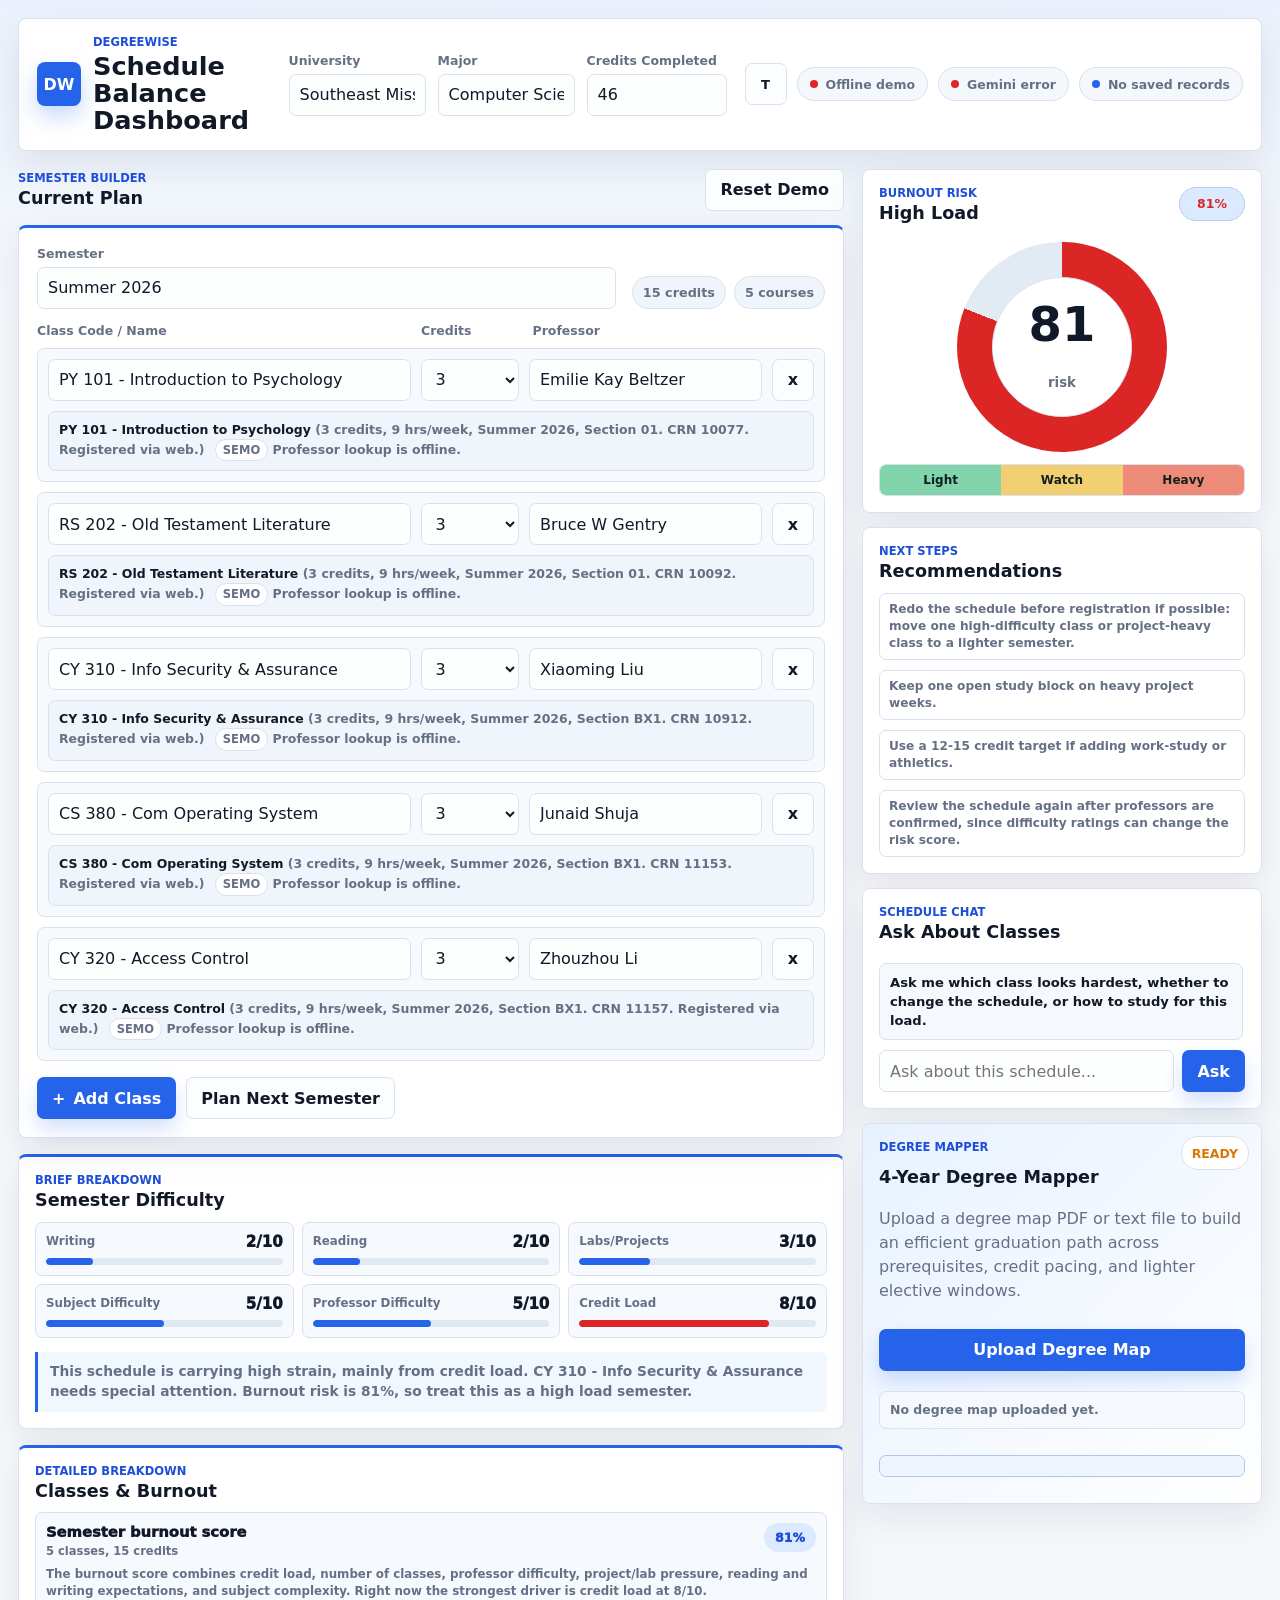
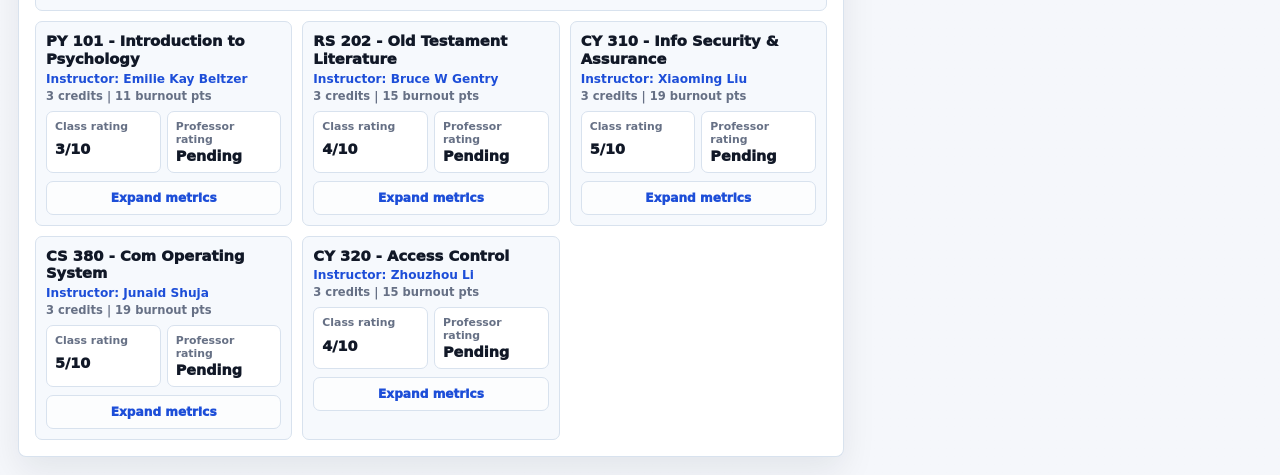
==== index.html @ bee57605 "Main foundational app build complete" ====
<!doctype html>
<html lang="en">
  <head>
    <meta charset="utf-8">
    <meta name="viewport" content="width=device-width, initial-scale=1">
    <meta name="description" content="DegreeWise dashboard for planning balanced academic schedules.">
    <title>DegreeWise</title>
    <link rel="stylesheet" href="styles.css">
  </head>
  <body>
    <div class="app-shell">
      <header class="topbar" aria-label="Student setup">
        <div class="brand-block">
          <div class="brand-mark" aria-hidden="true">DW</div>
          <div>
            <p class="eyebrow">DegreeWise</p>
            <h1>Schedule Balance Dashboard</h1>
          </div>
        </div>

        <form class="profile-grid" aria-label="User profile setup">
          <label class="field">
            <span>University</span>
            <input id="university" type="text" value="Southeast Missouri State University" autocomplete="organization">
          </label>
          <label class="field">
            <span>Major</span>
            <input id="major" type="text" value="Computer Science" autocomplete="off">
          </label>
          <label class="field small-field">
            <span>Credits Completed</span>
            <input id="creditsCompleted" type="number" min="0" max="180" value="46">
          </label>
        </form>

        <div class="top-actions">
          <button class="icon-button theme-button" id="themeToggle" type="button" aria-label="Toggle color theme" title="Toggle color theme">
            <span aria-hidden="true">T</span>
          </button>
          <div class="api-badge" id="apiStatus" title="Backend API status">
            <span class="status-dot pending" aria-hidden="true"></span>
            <span class="api-status-label">Checking API</span>
          </div>
          <div class="ai-badge" id="aiStatus" title="AI source used for burnout, recommendations, and chat">
            <span class="status-dot pending" aria-hidden="true"></span>
            <span class="ai-status-label">AI checking</span>
          </div>
          <div class="privacy-badge" title="The backend does not save schedules or create user accounts">
            <span class="status-dot" aria-hidden="true"></span>
            No saved records
          </div>
        </div>
      </header>

      <main class="dashboard-grid">
        <section class="workspace" aria-label="Semester builder">
          <div class="section-heading">
            <div>
              <p class="eyebrow">Semester Builder</p>
              <h2>Current Plan</h2>
            </div>
            <button class="secondary-button" id="resetDemo" type="button">Reset Demo</button>
          </div>

          <div class="semesters" id="semesters" aria-live="polite"></div>

          <section class="breakdown-card workspace-breakdown">
            <div class="section-heading compact">
              <div>
                <p class="eyebrow">Brief Breakdown</p>
                <h2>Semester Difficulty</h2>
              </div>
            </div>
            <div class="brief-score-grid" id="briefScoreGrid"></div>
            <p class="schedule-comment" id="scheduleComment"></p>
          </section>

          <section class="detail-card workspace-breakdown">
            <div class="section-heading compact">
              <div>
                <p class="eyebrow">Detailed Breakdown</p>
                <h2>Classes & Burnout</h2>
              </div>
            </div>
            <div class="detail-list" id="detailBreakdown"></div>
          </section>
        </section>

        <aside class="analytics-panel" aria-label="Analytics and results">
          <section class="risk-card">
            <div class="section-heading compact">
              <div>
                <p class="eyebrow">Burnout Risk</p>
                <h2 id="riskLabel">Balanced</h2>
              </div>
              <output id="riskScore" class="score-pill" aria-live="polite">42%</output>
            </div>
            <div class="gauge-wrap" aria-hidden="true">
              <div class="gauge" id="riskGauge">
                <div class="gauge-core">
                  <span id="riskGaugeText">42</span>
                  <small>risk</small>
                </div>
              </div>
            </div>
            <div class="risk-scale" aria-hidden="true">
              <span>Light</span>
              <span>Watch</span>
              <span>Heavy</span>
            </div>
          </section>

          <section class="alternatives-card">
            <div class="section-heading compact">
              <div>
                <p class="eyebrow">Next Steps</p>
                <h2>Recommendations</h2>
              </div>
            </div>
            <ul class="suggestion-list" id="suggestionList"></ul>
          </section>

          <section class="chat-card">
            <div class="section-heading compact">
              <div>
                <p class="eyebrow">Schedule Chat</p>
                <h2>Ask About Classes</h2>
              </div>
            </div>
            <div class="chat-messages" id="chatMessages" aria-live="polite">
              <div class="chat-message assistant">Ask me which class looks hardest, whether to change the schedule, or how to study for this load.</div>
            </div>
            <form class="chat-form" id="chatForm">
              <input id="chatInput" type="text" placeholder="Ask about this schedule..." autocomplete="off" aria-label="Ask about your schedule">
              <button class="primary-button" type="submit">Ask</button>
            </form>
          </section>

          <section class="premium-card degree-map-card" aria-label="4-year degree mapper">
            <div class="lock-badge" aria-hidden="true">READY</div>
            <p class="eyebrow">Degree Mapper</p>
            <h2>4-Year Degree Mapper</h2>
            <p>Upload a degree map PDF or text file to build an efficient graduation path across prerequisites, credit pacing, and lighter elective windows.</p>
            <input class="sr-only" id="degreeMapUpload" type="file" accept=".pdf,.txt,.text,.doc,.docx,application/pdf,text/plain">
            <button class="primary-button full-width" id="degreeMapButton" type="button">Upload Degree Map</button>
            <p class="degree-map-status" id="degreeMapStatus" aria-live="polite">No degree map uploaded yet.</p>
            <div class="degree-plan-summary" id="degreePlanSummary" hidden></div>
            <div class="degree-plan-grid" id="degreePlanGrid"></div>
          </section>
        </aside>
      </main>
    </div>

    <template id="semesterTemplate">
      <article class="semester-block">
        <div class="semester-head">
          <label class="semester-title-field">
            <span>Semester</span>
            <input class="semester-title-input" type="text">
          </label>
          <div class="semester-summary">
            <span class="credit-total">0 credits</span>
            <span class="course-total">0 courses</span>
          </div>
        </div>

        <div class="class-table" role="group" aria-label="Class entries">
          <div class="class-row header-row" aria-hidden="true">
            <span>Class Code / Name</span>
            <span>Credits</span>
            <span>Professor</span>
            <span></span>
          </div>
          <div class="class-list"></div>
        </div>

        <div class="semester-actions">
          <button class="primary-button add-class" type="button">
            <span aria-hidden="true">+</span>
            Add Class
          </button>
          <button class="secondary-button add-next" type="button">Plan Next Semester</button>
        </div>
      </article>
    </template>

    <template id="classRowTemplate">
      <div class="class-row">
        <label class="sr-only">Class code or name</label>
        <input class="class-name" type="text" placeholder="CS 265" aria-label="Class code or name" list="courseSuggestions" autocomplete="off">

        <label class="sr-only">Credit hours</label>
        <select class="class-credits" aria-label="Credit hours">
          <option value="1">1</option>
          <option value="2">2</option>
          <option value="3">3</option>
          <option value="4">4</option>
        </select>

        <label class="sr-only">Professor</label>
        <input class="class-professor" type="text" placeholder="Ziping Liu" aria-label="Professor" list="professorSuggestions" autocomplete="off">

        <button class="icon-button remove-class" type="button" aria-label="Remove class" title="Remove class">
          <span aria-hidden="true">x</span>
        </button>

        <div class="lookup-detail" aria-live="polite"></div>
      </div>
    </template>

    <datalist id="courseSuggestions"></datalist>
    <datalist id="professorSuggestions"></datalist>

    <script src="app.js"></script>
  </body>
</html>
---- styles.css ----
:root {
  color-scheme: light;
  --bg: #f5f7fb;
  --surface: #ffffff;
  --surface-muted: #f0f5fb;
  --text: #111827;
  --muted: #667085;
  --line: #d8e2ee;
  --accent: #2563eb;
  --accent-strong: #1d4ed8;
  --accent-soft: #dbeafe;
  --warning: #d97706;
  --danger: #dc2626;
  --ink-on-accent: #ffffff;
  --shadow: 0 14px 34px rgba(15, 23, 42, 0.08);
  --radius: 8px;
  --font: Inter, ui-sans-serif, system-ui, -apple-system, BlinkMacSystemFont, "Segoe UI", sans-serif;
}

:root[data-theme="dark"] {
  color-scheme: dark;
  --bg: #111318;
  --surface: #181b22;
  --surface-muted: #202632;
  --text: #f4f7fb;
  --muted: #aab4c2;
  --line: #303948;
  --accent: #60a5fa;
  --accent-strong: #93c5fd;
  --accent-soft: #172b46;
  --warning: #fbbf24;
  --danger: #f87171;
  --ink-on-accent: #07111f;
  --shadow: 0 18px 40px rgba(0, 0, 0, 0.32);
}

* {
  box-sizing: border-box;
}

body {
  min-width: 320px;
  margin: 0;
  background: linear-gradient(180deg, color-mix(in srgb, var(--accent-soft) 42%, var(--bg)), var(--bg) 340px);
  color: var(--text);
  font-family: var(--font);
}

button,
input,
select {
  font: inherit;
}

button {
  cursor: pointer;
}

.app-shell {
  width: min(1440px, 100%);
  min-height: 100vh;
  margin: 0 auto;
  padding: 18px;
}

.topbar,
.semester-block,
.risk-card,
.breakdown-card,
.detail-card,
.metrics-card,
.alternatives-card,
.chat-card,
.premium-card {
  border: 1px solid var(--line);
  border-radius: var(--radius);
  background: var(--surface);
  box-shadow: var(--shadow);
}

.topbar {
  display: grid;
  grid-template-columns: minmax(230px, 0.8fr) minmax(360px, 1.5fr) auto;
  gap: 18px;
  align-items: center;
  padding: 16px 18px;
}

.brand-block {
  display: flex;
  min-width: 0;
  gap: 12px;
  align-items: center;
}

.brand-mark {
  display: grid;
  width: 44px;
  height: 44px;
  flex: 0 0 auto;
  place-items: center;
  border-radius: 8px;
  background: var(--accent);
  color: var(--ink-on-accent);
  box-shadow: 0 10px 22px color-mix(in srgb, var(--accent) 26%, transparent);
  font-weight: 800;
}

.eyebrow {
  margin: 0 0 4px;
  color: var(--accent-strong);
  font-size: 0.72rem;
  font-weight: 800;
  letter-spacing: 0;
  text-transform: uppercase;
}

h1,
h2 {
  margin: 0;
  letter-spacing: 0;
  line-height: 1.05;
}

h1 {
  font-size: clamp(1.25rem, 2vw, 1.8rem);
}

h2 {
  font-size: 1.1rem;
}

.profile-grid {
  display: grid;
  grid-template-columns: 1fr 1fr minmax(140px, 0.5fr);
  gap: 12px;
}

.field,
.semester-title-field {
  display: grid;
  gap: 6px;
  min-width: 0;
}

.field span,
.semester-title-field span {
  color: var(--muted);
  font-size: 0.78rem;
  font-weight: 700;
}

input,
select {
  width: 100%;
  min-height: 42px;
  border: 1px solid var(--line);
  border-radius: 7px;
  background: color-mix(in srgb, var(--surface) 86%, var(--surface-muted));
  color: var(--text);
  outline: none;
  padding: 9px 10px;
  transition: border-color 160ms ease, box-shadow 160ms ease, background 160ms ease;
}

input:hover,
select:hover {
  border-color: color-mix(in srgb, var(--accent) 34%, var(--line));
}

input:focus,
select:focus,
button:focus-visible {
  border-color: var(--accent);
  box-shadow: 0 0 0 3px color-mix(in srgb, var(--accent) 22%, transparent);
}

.top-actions {
  display: flex;
  flex-wrap: wrap;
  justify-content: flex-end;
  gap: 10px;
  align-items: center;
}

.privacy-badge,
.api-badge,
.ai-badge,
.score-pill,
.lock-badge {
  display: inline-flex;
  align-items: center;
  justify-content: center;
  min-height: 34px;
  border-radius: 999px;
  font-size: 0.78rem;
  font-weight: 800;
  white-space: nowrap;
}

.privacy-badge {
  gap: 8px;
  border: 1px solid var(--line);
  background: color-mix(in srgb, var(--surface-muted) 74%, var(--surface));
  padding: 0 12px;
  color: var(--muted);
}

.api-badge,
.ai-badge {
  gap: 8px;
  border: 1px solid var(--line);
  background: color-mix(in srgb, var(--surface-muted) 74%, var(--surface));
  color: var(--muted);
  padding: 0 12px;
}

.status-dot {
  width: 8px;
  height: 8px;
  border-radius: 999px;
  background: var(--accent);
}

.status-dot.pending {
  background: var(--warning);
}

.status-dot.offline {
  background: var(--danger);
}

.status-dot.local {
  background: var(--muted);
}

.dashboard-grid {
  display: grid;
  grid-template-columns: minmax(0, 1fr) minmax(320px, 400px);
  gap: 18px;
  align-items: start;
  margin-top: 18px;
}

.workspace {
  min-width: 0;
}

.workspace-breakdown {
  margin-top: 16px;
}

.section-heading {
  display: flex;
  gap: 12px;
  align-items: center;
  justify-content: space-between;
  margin-bottom: 14px;
}

.section-heading.compact {
  margin-bottom: 12px;
}

.semesters {
  display: grid;
  gap: 16px;
}

.semester-block {
  padding: 18px;
}

.semester-block,
.breakdown-card,
.detail-card {
  border-top: 3px solid var(--accent);
}

.semester-head {
  display: grid;
  grid-template-columns: minmax(220px, 1fr) auto;
  gap: 16px;
  align-items: end;
  margin-bottom: 14px;
}

.semester-summary {
  display: flex;
  gap: 8px;
  flex-wrap: wrap;
  justify-content: flex-end;
}

.semester-summary span {
  border: 1px solid var(--line);
  border-radius: 999px;
  background: var(--surface-muted);
  padding: 8px 10px;
  color: var(--muted);
  font-size: 0.8rem;
  font-weight: 800;
}

.class-table {
  display: grid;
  gap: 10px;
}

.class-list {
  display: grid;
  gap: 10px;
}

.class-row {
  display: grid;
  grid-template-columns: minmax(180px, 1.4fr) minmax(82px, 0.38fr) minmax(160px, 0.9fr) 42px;
  gap: 10px;
  align-items: center;
}

.class-list .class-row {
  border: 1px solid var(--line);
  border-radius: 7px;
  background: color-mix(in srgb, var(--surface-muted) 54%, var(--surface));
  padding: 10px;
  transition: border-color 160ms ease, box-shadow 160ms ease, background 160ms ease;
}

.class-list .class-row:focus-within {
  border-color: color-mix(in srgb, var(--accent) 48%, var(--line));
  box-shadow: 0 0 0 3px color-mix(in srgb, var(--accent) 12%, transparent);
  background: var(--surface);
}

.header-row {
  color: var(--muted);
  font-size: 0.78rem;
  font-weight: 800;
}

.semester-actions {
  display: flex;
  gap: 10px;
  flex-wrap: wrap;
  margin-top: 16px;
}

.primary-button,
.secondary-button,
.icon-button {
  border: 1px solid transparent;
  border-radius: 7px;
  min-height: 42px;
  font-weight: 800;
  transition: transform 160ms ease, border-color 160ms ease, background 160ms ease;
}

.primary-button {
  display: inline-flex;
  gap: 8px;
  align-items: center;
  justify-content: center;
  background: var(--accent);
  color: var(--ink-on-accent);
  padding: 0 14px;
  box-shadow: 0 10px 20px color-mix(in srgb, var(--accent) 20%, transparent);
}

.secondary-button {
  background: color-mix(in srgb, var(--surface) 82%, var(--surface-muted));
  border-color: var(--line);
  color: var(--text);
  padding: 0 14px;
}

.icon-button {
  display: grid;
  width: 42px;
  flex: 0 0 auto;
  place-items: center;
  background: color-mix(in srgb, var(--surface) 82%, var(--surface-muted));
  border-color: var(--line);
  color: var(--text);
  padding: 0;
}

.theme-button {
  font-size: 0.82rem;
}

.primary-button:hover,
.secondary-button:hover,
.icon-button:hover {
  transform: translateY(-1px);
  border-color: var(--accent);
}

.full-width {
  width: 100%;
}

.analytics-panel {
  position: sticky;
  top: 18px;
  display: grid;
  gap: 14px;
}

.risk-card,
.breakdown-card,
.detail-card,
.metrics-card,
.alternatives-card,
.chat-card,
.premium-card {
  padding: 16px;
}

.score-pill {
  min-width: 66px;
  background: var(--accent-soft);
  color: var(--accent-strong);
  padding: 0 10px;
  border: 1px solid color-mix(in srgb, var(--accent) 18%, var(--line));
}

.gauge-wrap {
  display: grid;
  place-items: center;
  padding: 8px 0 12px;
}

.gauge {
  --risk: 42%;
  --risk-color: var(--accent);
  display: grid;
  width: min(210px, 68vw);
  aspect-ratio: 1;
  place-items: center;
  border-radius: 50%;
  background: var(--surface-muted);
  background:
    conic-gradient(var(--risk-color) var(--risk), color-mix(in srgb, var(--line) 62%, transparent) 0),
    linear-gradient(145deg, var(--surface-muted), var(--surface));
}

.gauge-core {
  display: grid;
  width: 67%;
  aspect-ratio: 1;
  place-items: center;
  border: 1px solid var(--line);
  border-radius: 50%;
  background: var(--surface);
  box-shadow: inset 0 1px 0 color-mix(in srgb, var(--surface) 82%, white);
}

.gauge-core span {
  font-size: clamp(2rem, 8vw, 3rem);
  font-weight: 900;
  line-height: 1;
}

.gauge-core small {
  color: var(--muted);
  font-weight: 800;
  margin-top: -22px;
}

.risk-scale {
  display: grid;
  grid-template-columns: repeat(3, 1fr);
  overflow: hidden;
  border: 1px solid var(--line);
  border-radius: 7px;
  color: #10201b;
  font-size: 0.75rem;
  font-weight: 900;
}

.risk-scale span {
  padding: 8px;
  text-align: center;
}

.risk-scale span:nth-child(1) {
  background: #82d4ad;
}

.risk-scale span:nth-child(2) {
  background: #f2cf72;
}

.risk-scale span:nth-child(3) {
  background: #ee8a78;
}

.professor-list,
.detail-list,
.suggestion-list {
  display: grid;
  gap: 10px;
  margin: 0;
  padding: 0;
}

.detail-list {
  grid-template-columns: repeat(3, minmax(0, 1fr));
}

.brief-score-grid {
  display: grid;
  grid-template-columns: repeat(3, minmax(0, 1fr));
  gap: 8px;
}

.brief-score {
  display: grid;
  gap: 7px;
  border: 1px solid var(--line);
  border-radius: 7px;
  background: color-mix(in srgb, var(--surface-muted) 60%, var(--surface));
  padding: 10px;
  min-width: 0;
}

.brief-score-top {
  display: flex;
  align-items: center;
  justify-content: space-between;
  gap: 8px;
}

.brief-score-label {
  color: var(--muted);
  font-size: 0.74rem;
  font-weight: 900;
  line-height: 1.15;
}

.brief-score-value {
  color: var(--text);
  font-size: 0.94rem;
  font-weight: 950;
  white-space: nowrap;
}

.mini-meter {
  overflow: hidden;
  height: 7px;
  border-radius: 999px;
  background: color-mix(in srgb, var(--line) 72%, transparent);
}

.mini-meter span {
  display: block;
  width: calc(var(--score) * 10%);
  height: 100%;
  border-radius: inherit;
  background: var(--meter-color, var(--accent));
}

.schedule-comment {
  border-left: 3px solid var(--accent);
  color: var(--muted);
  font-size: 0.86rem;
  font-weight: 750;
  line-height: 1.45;
  margin: 14px 0 0;
  padding: 10px 10px 10px 12px;
  background: color-mix(in srgb, var(--accent-soft) 38%, transparent);
  border-radius: 0 7px 7px 0;
}

.professor-card {
  display: grid;
  gap: 10px;
  border: 1px solid var(--line);
  border-radius: 7px;
  background: color-mix(in srgb, var(--surface-muted) 60%, var(--surface));
  padding: 12px;
}

.detail-item {
  display: grid;
  gap: 8px;
  border: 1px solid var(--line);
  border-radius: 7px;
  background: color-mix(in srgb, var(--surface-muted) 58%, var(--surface));
  padding: 10px;
  align-content: start;
}

.detail-summary-item {
  grid-column: 1 / -1;
}

.detail-item-head {
  display: flex;
  gap: 10px;
  align-items: flex-start;
  justify-content: space-between;
}

.detail-title {
  min-width: 0;
  font-size: 0.92rem;
  line-height: 1.2;
  overflow-wrap: anywhere;
  font-weight: 950;
}

.detail-instructor {
  color: var(--accent-strong);
  font-size: 0.76rem;
  font-weight: 900;
  margin-top: 4px;
  overflow-wrap: anywhere;
}

.detail-instructor a {
  color: var(--accent-strong);
  text-decoration: none;
}

.detail-instructor a:hover {
  text-decoration: underline;
}

.detail-subtitle {
  color: var(--muted);
  font-size: 0.72rem;
  font-weight: 800;
  margin-top: 3px;
}

.detail-score {
  min-width: 52px;
  border-radius: 999px;
  background: var(--accent-soft);
  color: var(--accent-strong);
  font-size: 0.78rem;
  font-weight: 950;
  padding: 7px 9px;
  text-align: center;
  white-space: nowrap;
}

.detail-compact-stats {
  display: grid;
  grid-template-columns: repeat(2, minmax(0, 1fr));
  gap: 6px;
}

.compact-stat {
  display: grid;
  gap: 2px;
  border: 1px solid var(--line);
  border-radius: 7px;
  background: var(--surface);
  padding: 8px;
}

.compact-stat span {
  color: var(--muted);
  font-size: 0.68rem;
  font-weight: 900;
}

.compact-stat strong {
  color: var(--text);
  font-size: 0.9rem;
  font-weight: 950;
}

.detail-more {
  display: grid;
  gap: 8px;
}

.detail-more summary {
  display: inline-flex;
  align-items: center;
  justify-content: center;
  min-height: 34px;
  border: 1px solid var(--line);
  border-radius: 7px;
  background: color-mix(in srgb, var(--surface) 82%, var(--surface-muted));
  color: var(--accent-strong);
  cursor: pointer;
  font-size: 0.76rem;
  font-weight: 950;
  list-style: none;
  padding: 0 10px;
}

.detail-more summary::-webkit-details-marker {
  display: none;
}

.detail-more[open] summary {
  background: var(--accent-soft);
  border-color: color-mix(in srgb, var(--accent) 24%, var(--line));
}

.factor-grid {
  display: grid;
  grid-template-columns: repeat(2, minmax(0, 1fr));
  gap: 6px;
}

.factor-chip {
  border: 1px solid var(--line);
  border-radius: 7px;
  background: color-mix(in srgb, var(--surface) 84%, var(--surface-muted));
  color: var(--muted);
  font-size: 0.68rem;
  font-weight: 900;
  padding: 6px 7px;
  text-align: center;
}

.detail-note {
  color: var(--muted);
  font-size: 0.74rem;
  font-weight: 750;
  line-height: 1.45;
  margin: 0;
}

.detail-professor-metrics {
  display: grid;
  grid-template-columns: repeat(2, minmax(0, 1fr));
  gap: 6px;
}

.detail-professor-metric {
  display: grid;
  gap: 3px;
  border: 1px solid var(--line);
  border-radius: 7px;
  background: color-mix(in srgb, var(--surface) 84%, var(--surface-muted));
  padding: 7px;
}

.detail-professor-metric span {
  color: var(--muted);
  font-size: 0.7rem;
  font-weight: 900;
}

.detail-professor-metric strong {
  color: var(--text);
  font-size: 0.86rem;
  font-weight: 950;
}

.detail-tags {
  margin-top: -2px;
}

.lookup-detail {
  display: none;
  grid-column: 1 / -1;
  border: 1px solid var(--line);
  border-radius: 7px;
  background: var(--surface-muted);
  color: var(--muted);
  font-size: 0.78rem;
  font-weight: 750;
  line-height: 1.45;
  padding: 9px 10px;
}

.lookup-detail.visible {
  display: block;
}

.lookup-detail strong {
  color: var(--text);
}

.lookup-detail a,
.professor-name a {
  color: var(--accent-strong);
  text-decoration: none;
}

.lookup-detail a:hover,
.professor-name a:hover {
  text-decoration: underline;
}

.source-tag {
  display: inline-flex;
  align-items: center;
  border: 1px solid var(--line);
  border-radius: 999px;
  background: var(--surface);
  color: var(--muted);
  font-size: 0.72rem;
  font-weight: 900;
  margin-left: 6px;
  padding: 2px 7px;
  vertical-align: middle;
}

.professor-topline,
.metric-row {
  display: flex;
  gap: 10px;
  align-items: center;
  justify-content: space-between;
}

.professor-name {
  min-width: 0;
  overflow-wrap: anywhere;
  font-weight: 900;
}

.professor-course {
  color: var(--muted);
  font-size: 0.78rem;
  font-weight: 800;
}

.metric-row {
  color: var(--muted);
  font-size: 0.82rem;
  font-weight: 800;
}

.metric-row strong {
  color: var(--text);
}

.tag-row {
  display: flex;
  gap: 6px;
  flex-wrap: wrap;
}

.tag-row span,
.suggestion-list li {
  border: 1px solid var(--line);
  border-radius: 999px;
  background: var(--surface);
  color: var(--muted);
  font-size: 0.76rem;
  font-weight: 800;
  padding: 7px 9px;
}

.suggestion-list li {
  border-radius: 7px;
  list-style: none;
  line-height: 1.4;
}

.chat-card {
  display: grid;
  gap: 10px;
}

.chat-messages {
  display: grid;
  gap: 8px;
  max-height: 240px;
  overflow: auto;
  padding-right: 2px;
}

.chat-message {
  border: 1px solid var(--line);
  border-radius: 7px;
  color: var(--text);
  font-size: 0.82rem;
  font-weight: 750;
  line-height: 1.45;
  padding: 9px 10px;
}

.chat-message.assistant {
  background: color-mix(in srgb, var(--surface-muted) 70%, var(--surface));
}

.chat-message.user {
  justify-self: end;
  max-width: 90%;
  background: var(--accent-soft);
  color: var(--accent-strong);
}

.chat-form {
  display: grid;
  grid-template-columns: minmax(0, 1fr) auto;
  gap: 8px;
}

.premium-card {
  position: relative;
  overflow: hidden;
  background: var(--surface);
  background:
    linear-gradient(135deg, color-mix(in srgb, var(--accent-soft) 65%, transparent), transparent),
    var(--surface);
}

.premium-card p:not(.eyebrow) {
  color: var(--muted);
  line-height: 1.5;
  margin: 10px 0 16px;
}

.lock-badge {
  position: absolute;
  top: 12px;
  right: 12px;
  border: 1px solid var(--line);
  background: var(--surface);
  color: var(--warning);
  padding: 0 10px;
}

.degree-map-card {
  display: grid;
  gap: 10px;
}

.degree-map-status {
  border: 1px solid var(--line);
  border-radius: 7px;
  background: color-mix(in srgb, var(--surface-muted) 66%, var(--surface));
  color: var(--muted);
  font-size: 0.78rem;
  font-weight: 800;
  line-height: 1.4;
  margin: 0;
  padding: 9px 10px;
}

.degree-map-status[data-mode="pending"] {
  color: var(--warning);
}

.degree-map-status[data-mode="online"] {
  color: var(--accent-strong);
}

.degree-map-status[data-mode="error"] {
  color: var(--danger);
}

.degree-plan-summary {
  display: grid;
  gap: 5px;
  border: 1px solid color-mix(in srgb, var(--accent) 22%, var(--line));
  border-radius: 7px;
  background: color-mix(in srgb, var(--accent-soft) 48%, var(--surface));
  padding: 10px;
}

.degree-plan-summary strong {
  font-size: 0.94rem;
  font-weight: 950;
}

.degree-plan-summary span,
.degree-plan-summary p {
  color: var(--muted);
  font-size: 0.78rem;
  font-weight: 800;
  line-height: 1.4;
  margin: 0;
}

.degree-plan-grid {
  display: grid;
  gap: 10px;
  max-height: 620px;
  overflow: auto;
  padding-right: 2px;
}

.degree-semester-card {
  display: grid;
  gap: 9px;
  border: 1px solid var(--line);
  border-radius: 7px;
  background: color-mix(in srgb, var(--surface-muted) 58%, var(--surface));
  padding: 10px;
}

.degree-semester-head {
  display: flex;
  align-items: flex-start;
  justify-content: space-between;
  gap: 10px;
}

.degree-term-label {
  color: var(--accent-strong);
  font-size: 0.68rem;
  font-weight: 950;
  text-transform: uppercase;
}

.degree-semester-card h3 {
  font-size: 0.95rem;
  line-height: 1.15;
  margin: 2px 0 0;
}

.degree-risk {
  flex: 0 0 auto;
  border: 1px solid color-mix(in srgb, var(--risk-color, var(--accent)) 28%, var(--line));
  border-radius: 999px;
  background: var(--surface);
  color: var(--risk-color, var(--accent-strong));
  font-size: 0.76rem;
  font-weight: 950;
  padding: 6px 8px;
}

.degree-focus,
.degree-note,
.gened-slots {
  color: var(--muted);
  font-size: 0.74rem;
  font-weight: 760;
  line-height: 1.4;
  margin: 0;
}

.degree-course-list {
  display: grid;
  gap: 6px;
  margin: 0;
  padding: 0;
}

.degree-course-list li {
  display: grid;
  grid-template-columns: minmax(54px, 0.35fr) minmax(0, 1fr) auto;
  gap: 7px;
  align-items: center;
  border: 1px solid var(--line);
  border-radius: 7px;
  background: var(--surface);
  list-style: none;
  padding: 7px;
}

.degree-course-list strong {
  color: var(--accent-strong);
  font-size: 0.76rem;
  font-weight: 950;
}

.degree-course-list span {
  min-width: 0;
  color: var(--text);
  font-size: 0.76rem;
  font-weight: 820;
  overflow-wrap: anywhere;
}

.degree-course-list em {
  border: 1px solid var(--line);
  border-radius: 999px;
  color: var(--muted);
  font-size: 0.66rem;
  font-style: normal;
  font-weight: 900;
  padding: 3px 6px;
  white-space: nowrap;
}

.gened-list {
  display: grid;
  gap: 6px;
}

.gened-item {
  display: grid;
  gap: 3px;
  border: 1px solid var(--line);
  border-radius: 7px;
  background: color-mix(in srgb, #ecfdf3 42%, var(--surface));
  padding: 8px;
}

.gened-item strong {
  color: #047857;
  font-size: 0.76rem;
  font-weight: 950;
}

:root[data-theme="dark"] .gened-item {
  background: color-mix(in srgb, #064e3b 42%, var(--surface));
}

:root[data-theme="dark"] .gened-item strong {
  color: #6ee7b7;
}

.gened-item span {
  color: var(--muted);
  font-size: 0.72rem;
  font-weight: 780;
  line-height: 1.35;
}

.sr-only {
  position: absolute;
  width: 1px;
  height: 1px;
  overflow: hidden;
  clip: rect(0, 0, 0, 0);
  white-space: nowrap;
}

@media (max-width: 1040px) {
  .topbar {
    grid-template-columns: 1fr;
  }

  .profile-grid {
    grid-template-columns: repeat(3, minmax(0, 1fr));
  }

  .top-actions {
    justify-content: flex-start;
  }

  .dashboard-grid {
    grid-template-columns: 1fr;
  }

  .analytics-panel {
    position: static;
    grid-template-columns: repeat(2, minmax(0, 1fr));
  }
}

@media (max-width: 740px) {
  .app-shell {
    padding: 10px;
  }

  .topbar,
  .semester-block,
  .risk-card,
  .breakdown-card,
  .detail-card,
  .metrics-card,
  .alternatives-card,
  .chat-card,
  .premium-card {
    padding: 14px;
  }

  .profile-grid,
  .analytics-panel,
  .semester-head {
    grid-template-columns: 1fr;
  }

  .semester-summary {
    justify-content: flex-start;
  }

  .class-row {
    grid-template-columns: 1fr 82px 42px;
  }

  .class-row .class-professor,
  .header-row span:nth-child(3) {
    grid-column: 1 / 3;
  }

  .class-row .remove-class {
    grid-column: 3;
    grid-row: 2;
  }

  .header-row {
    display: none;
  }

  .section-heading {
    align-items: flex-start;
    flex-direction: column;
  }

  .section-heading.compact {
    flex-direction: row;
    align-items: center;
  }

  .semester-actions .primary-button,
  .semester-actions .secondary-button {
    width: 100%;
  }

  .brief-score-grid,
  .detail-list,
  .factor-grid,
  .detail-professor-metrics {
    grid-template-columns: repeat(2, minmax(0, 1fr));
  }
}

@media (max-width: 440px) {
  .brand-block {
    align-items: flex-start;
  }

  .top-actions {
    align-items: stretch;
    flex-direction: column;
  }

  .privacy-badge,
  .api-badge,
  .ai-badge {
    justify-content: flex-start;
  }

  .class-row {
    grid-template-columns: minmax(0, 1fr) 74px;
  }

  .class-row .remove-class {
    grid-column: 2;
    grid-row: 2;
  }

  .class-row .class-professor {
    grid-column: 1 / 2;
  }

  .header-row {
    display: none;
  }

  .brief-score-grid,
  .detail-list,
  .factor-grid,
  .detail-professor-metrics {
    grid-template-columns: 1fr;
  }

  .degree-course-list li {
    grid-template-columns: 1fr auto;
  }

  .degree-course-list span {
    grid-column: 1 / -1;
  }
}
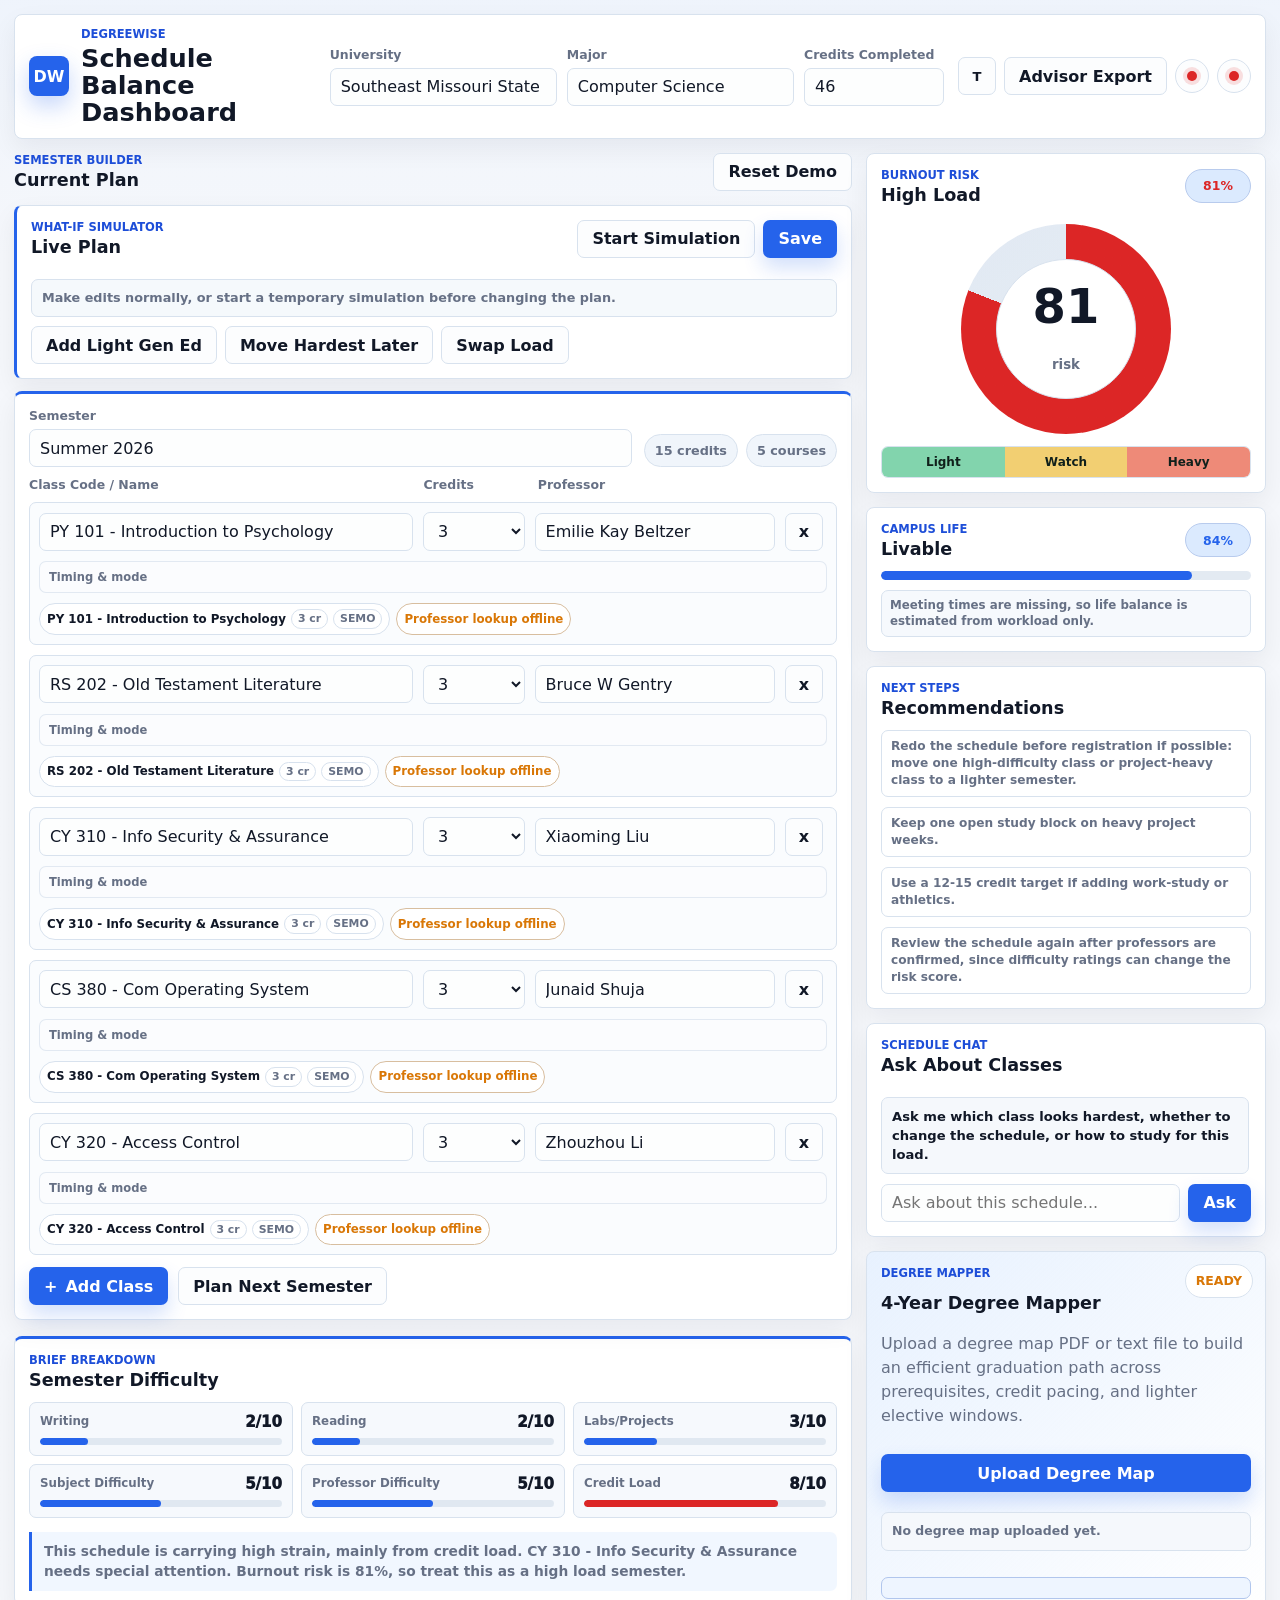
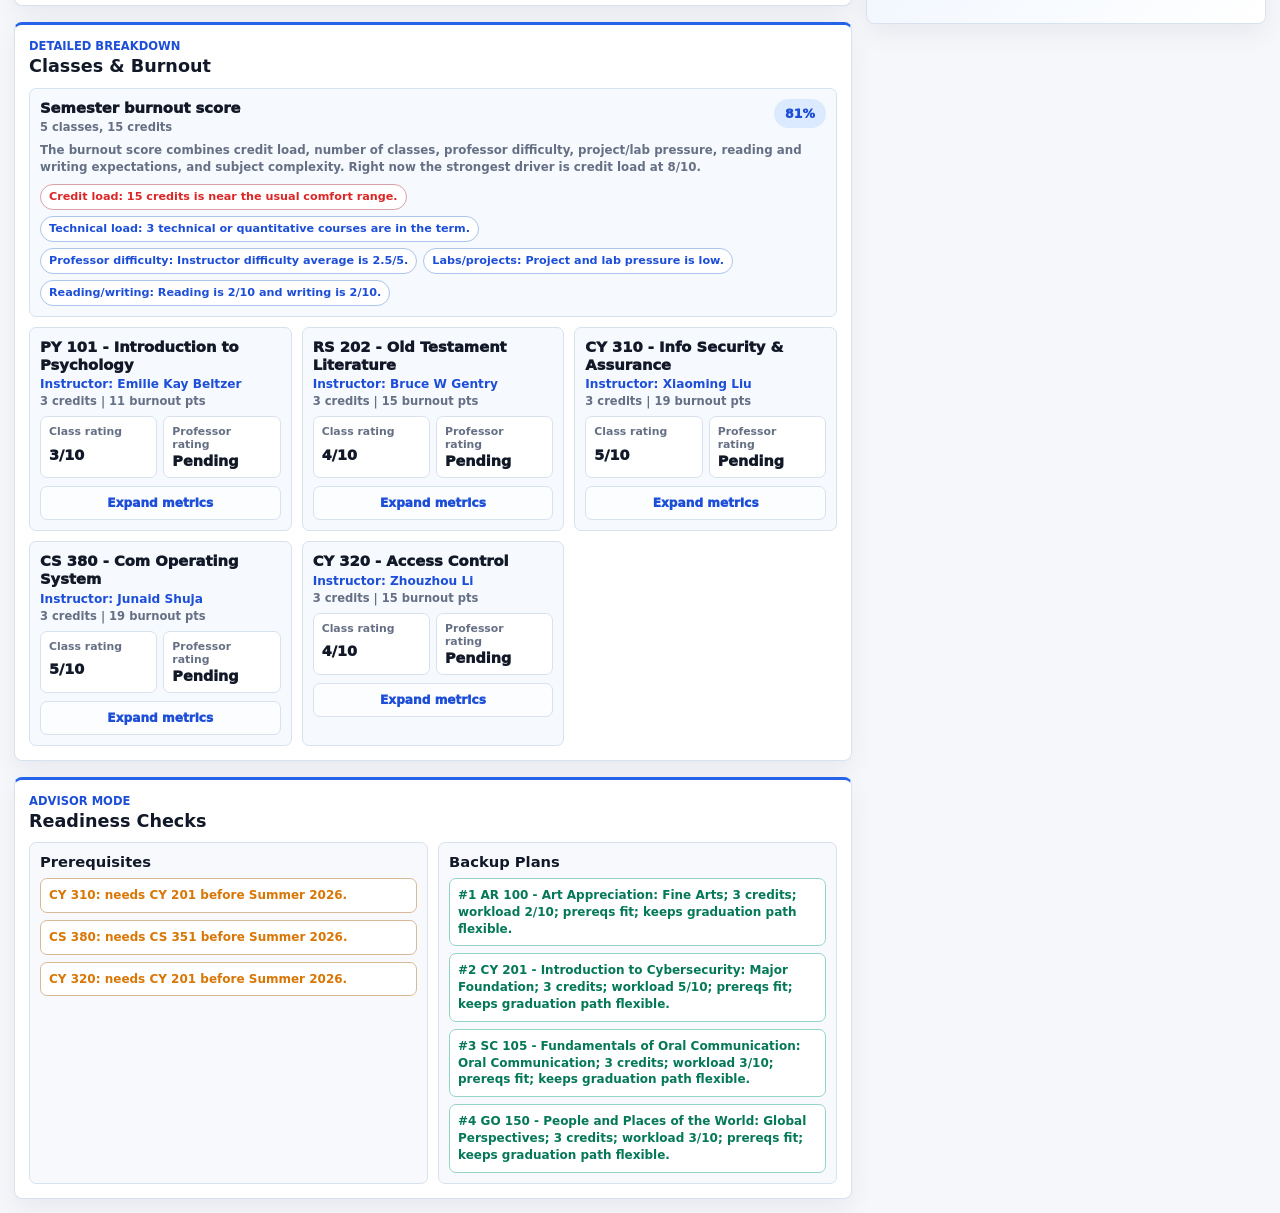
==== commit 5896516e: "Cleaned up ui and fixed bugs" ====
--- a/index.html
+++ b/index.html
@@ -37,17 +37,14 @@
           <button class="icon-button theme-button" id="themeToggle" type="button" aria-label="Toggle color theme" title="Toggle color theme">
             <span aria-hidden="true">T</span>
           </button>
-          <div class="api-badge" id="apiStatus" title="Backend API status">
+          <button class="secondary-button" id="advisorExport" type="button">Advisor Export</button>
+          <div class="api-badge status-indicator" id="apiStatus" title="Backend API status" aria-label="Checking API">
             <span class="status-dot pending" aria-hidden="true"></span>
-            <span class="api-status-label">Checking API</span>
-          </div>
-          <div class="ai-badge" id="aiStatus" title="AI source used for burnout, recommendations, and chat">
+            <span class="api-status-label sr-only">Checking API</span>
+          </div>
+          <div class="ai-badge status-indicator" id="aiStatus" title="AI source used for burnout, recommendations, and chat" aria-label="AI checking">
             <span class="status-dot pending" aria-hidden="true"></span>
-            <span class="ai-status-label">AI checking</span>
-          </div>
-          <div class="privacy-badge" title="The backend does not save schedules or create user accounts">
-            <span class="status-dot" aria-hidden="true"></span>
-            No saved records
+            <span class="ai-status-label sr-only">AI checking</span>
           </div>
         </div>
       </header>
@@ -62,6 +59,26 @@
             <button class="secondary-button" id="resetDemo" type="button">Reset Demo</button>
           </div>
 
+          <section class="simulator-card" aria-label="What-if schedule simulator">
+            <div class="section-heading compact">
+              <div>
+                <p class="eyebrow">What-If Simulator</p>
+                <h2 id="simulationTitle">Live Plan</h2>
+              </div>
+              <div class="simulation-actions">
+                <button class="secondary-button" id="startSimulation" type="button">Start Simulation</button>
+                <button class="primary-button" id="saveSimulation" type="button" hidden>Save</button>
+                <button class="secondary-button" id="discardSimulation" type="button" hidden>Discard</button>
+              </div>
+            </div>
+            <p class="simulation-status" id="simulationStatus">Make edits normally, or start a temporary simulation before changing the plan.</p>
+            <div class="what-if-actions">
+              <button class="secondary-button" id="simulateAddLight" type="button">Add Light Gen Ed</button>
+              <button class="secondary-button" id="simulateMoveHardest" type="button">Move Hardest Later</button>
+              <button class="secondary-button" id="simulateSwapLoad" type="button">Swap Load</button>
+            </div>
+          </section>
+
           <div class="semesters" id="semesters" aria-live="polite"></div>
 
           <section class="breakdown-card workspace-breakdown">
@@ -83,6 +100,25 @@
               </div>
             </div>
             <div class="detail-list" id="detailBreakdown"></div>
+          </section>
+
+          <section class="detail-card workspace-breakdown">
+            <div class="section-heading compact">
+              <div>
+                <p class="eyebrow">Advisor Mode</p>
+                <h2>Readiness Checks</h2>
+              </div>
+            </div>
+            <div class="advisor-check-grid">
+              <section class="check-panel">
+                <h3>Prerequisites</h3>
+                <div id="prerequisiteWarnings" class="check-list"></div>
+              </section>
+              <section class="check-panel">
+                <h3>Backup Plans</h3>
+                <div id="backupPlanList" class="check-list"></div>
+              </section>
+            </div>
           </section>
         </section>
 
@@ -108,6 +144,18 @@
               <span>Watch</span>
               <span>Heavy</span>
             </div>
+          </section>
+
+          <section class="life-card">
+            <div class="section-heading compact">
+              <div>
+                <p class="eyebrow">Campus Life</p>
+                <h2 id="lifeBalanceLabel">Livable</h2>
+              </div>
+              <output id="lifeBalanceScore" class="score-pill" aria-live="polite">78%</output>
+            </div>
+            <div class="life-meter" aria-hidden="true"><span id="lifeBalanceMeter"></span></div>
+            <ul class="life-reason-list" id="lifeBalanceReasons"></ul>
           </section>
 
           <section class="alternatives-card">
@@ -204,6 +252,29 @@
           <span aria-hidden="true">x</span>
         </button>
 
+        <details class="class-meta-row">
+          <summary>Timing & mode</summary>
+          <div class="class-meta-fields">
+            <label>
+              <span>Days</span>
+              <input class="class-days" type="text" placeholder="MWF" aria-label="Meeting days">
+            </label>
+            <label>
+              <span>Start</span>
+              <input class="class-start" type="time" aria-label="Start time">
+            </label>
+            <label>
+              <span>Mode</span>
+              <select class="class-modality" aria-label="Class modality">
+                <option value="">Auto</option>
+                <option value="in-person">In person</option>
+                <option value="online">Online</option>
+                <option value="hybrid">Hybrid</option>
+              </select>
+            </label>
+          </div>
+        </details>
+
         <div class="lookup-detail" aria-live="polite"></div>
       </div>
     </template>
--- a/styles.css
+++ b/styles.css
@@ -12,7 +12,7 @@
   --warning: #d97706;
   --danger: #dc2626;
   --ink-on-accent: #ffffff;
-  --shadow: 0 14px 34px rgba(15, 23, 42, 0.08);
+  --shadow: 0 10px 26px rgba(15, 23, 42, 0.06);
   --radius: 8px;
   --font: Inter, ui-sans-serif, system-ui, -apple-system, BlinkMacSystemFont, "Segoe UI", sans-serif;
 }
@@ -31,7 +31,7 @@
   --warning: #fbbf24;
   --danger: #f87171;
   --ink-on-accent: #07111f;
-  --shadow: 0 18px 40px rgba(0, 0, 0, 0.32);
+  --shadow: 0 16px 34px rgba(0, 0, 0, 0.26);
 }
 
 * {
@@ -41,7 +41,7 @@
 body {
   min-width: 320px;
   margin: 0;
-  background: linear-gradient(180deg, color-mix(in srgb, var(--accent-soft) 42%, var(--bg)), var(--bg) 340px);
+  background: linear-gradient(180deg, color-mix(in srgb, var(--accent-soft) 24%, var(--bg)), var(--bg) 260px);
   color: var(--text);
   font-family: var(--font);
 }
@@ -60,7 +60,7 @@
   width: min(1440px, 100%);
   min-height: 100vh;
   margin: 0 auto;
-  padding: 18px;
+  padding: 14px;
 }
 
 .topbar,
@@ -80,10 +80,10 @@
 
 .topbar {
   display: grid;
-  grid-template-columns: minmax(230px, 0.8fr) minmax(360px, 1.5fr) auto;
-  gap: 18px;
+  grid-template-columns: minmax(210px, 0.7fr) minmax(360px, 1.5fr) auto;
+  gap: 14px;
   align-items: center;
-  padding: 16px 18px;
+  padding: 12px 14px;
 }
 
 .brand-block {
@@ -95,8 +95,8 @@
 
 .brand-mark {
   display: grid;
-  width: 44px;
-  height: 44px;
+  width: 40px;
+  height: 40px;
   flex: 0 0 auto;
   place-items: center;
   border-radius: 8px;
@@ -133,7 +133,7 @@
 .profile-grid {
   display: grid;
   grid-template-columns: 1fr 1fr minmax(140px, 0.5fr);
-  gap: 12px;
+  gap: 10px;
 }
 
 .field,
@@ -153,13 +153,13 @@
 input,
 select {
   width: 100%;
-  min-height: 42px;
+  min-height: 38px;
   border: 1px solid var(--line);
   border-radius: 7px;
   background: color-mix(in srgb, var(--surface) 86%, var(--surface-muted));
   color: var(--text);
   outline: none;
-  padding: 9px 10px;
+  padding: 8px 10px;
   transition: border-color 160ms ease, box-shadow 160ms ease, background 160ms ease;
 }
 
@@ -179,11 +179,10 @@
   display: flex;
   flex-wrap: wrap;
   justify-content: flex-end;
-  gap: 10px;
+  gap: 8px;
   align-items: center;
 }
 
-.privacy-badge,
 .api-badge,
 .ai-badge,
 .score-pill,
@@ -198,48 +197,55 @@
   white-space: nowrap;
 }
 
-.privacy-badge {
-  gap: 8px;
-  border: 1px solid var(--line);
-  background: color-mix(in srgb, var(--surface-muted) 74%, var(--surface));
-  padding: 0 12px;
-  color: var(--muted);
-}
-
 .api-badge,
 .ai-badge {
-  gap: 8px;
-  border: 1px solid var(--line);
-  background: color-mix(in srgb, var(--surface-muted) 74%, var(--surface));
-  color: var(--muted);
-  padding: 0 12px;
+  gap: 0;
+  border: 1px solid var(--line);
+  background: color-mix(in srgb, var(--surface) 82%, var(--surface-muted));
+  color: var(--muted);
+  padding: 0;
+}
+
+.status-indicator {
+  width: 34px;
+  min-width: 34px;
+  min-height: 34px;
 }
 
 .status-dot {
-  width: 8px;
-  height: 8px;
+  width: 10px;
+  height: 10px;
   border-radius: 999px;
   background: var(--accent);
+  box-shadow: 0 0 0 4px color-mix(in srgb, var(--accent) 12%, transparent);
+}
+
+.status-dot.online {
+  background: #10b981;
+  box-shadow: 0 0 0 4px color-mix(in srgb, #10b981 14%, transparent);
 }
 
 .status-dot.pending {
   background: var(--warning);
+  box-shadow: 0 0 0 4px color-mix(in srgb, var(--warning) 14%, transparent);
 }
 
 .status-dot.offline {
   background: var(--danger);
+  box-shadow: 0 0 0 4px color-mix(in srgb, var(--danger) 14%, transparent);
 }
 
 .status-dot.local {
   background: var(--muted);
+  box-shadow: 0 0 0 4px color-mix(in srgb, var(--muted) 14%, transparent);
 }
 
 .dashboard-grid {
   display: grid;
   grid-template-columns: minmax(0, 1fr) minmax(320px, 400px);
-  gap: 18px;
+  gap: 14px;
   align-items: start;
-  margin-top: 18px;
+  margin-top: 14px;
 }
 
 .workspace {
@@ -248,6 +254,18 @@
 
 .workspace-breakdown {
   margin-top: 16px;
+}
+
+.simulator-card {
+  display: grid;
+  gap: 9px;
+  border: 1px solid var(--line);
+  border-left: 3px solid var(--accent);
+  border-radius: var(--radius);
+  background: var(--surface);
+  box-shadow: var(--shadow);
+  margin-bottom: 12px;
+  padding: 14px;
 }
 
 .section-heading {
@@ -264,11 +282,11 @@
 
 .semesters {
   display: grid;
-  gap: 16px;
+  gap: 12px;
 }
 
 .semester-block {
-  padding: 18px;
+  padding: 14px;
 }
 
 .semester-block,
@@ -280,9 +298,9 @@
 .semester-head {
   display: grid;
   grid-template-columns: minmax(220px, 1fr) auto;
-  gap: 16px;
+  gap: 12px;
   align-items: end;
-  margin-bottom: 14px;
+  margin-bottom: 10px;
 }
 
 .semester-summary {
@@ -322,8 +340,8 @@
 .class-list .class-row {
   border: 1px solid var(--line);
   border-radius: 7px;
-  background: color-mix(in srgb, var(--surface-muted) 54%, var(--surface));
-  padding: 10px;
+  background: color-mix(in srgb, var(--surface-muted) 35%, var(--surface));
+  padding: 9px;
   transition: border-color 160ms ease, box-shadow 160ms ease, background 160ms ease;
 }
 
@@ -343,7 +361,74 @@
   display: flex;
   gap: 10px;
   flex-wrap: wrap;
-  margin-top: 16px;
+  margin-top: 12px;
+}
+
+.simulation-actions,
+.what-if-actions {
+  display: flex;
+  flex-wrap: wrap;
+  gap: 8px;
+}
+
+.simulation-status {
+  border: 1px solid var(--line);
+  border-radius: 7px;
+  background: color-mix(in srgb, var(--surface-muted) 64%, var(--surface));
+  color: var(--muted);
+  font-size: 0.8rem;
+  font-weight: 800;
+  line-height: 1.45;
+  margin: 0;
+  padding: 9px 10px;
+}
+
+.simulation-status[data-mode="active"] {
+  border-color: color-mix(in srgb, var(--warning) 42%, var(--line));
+  color: var(--warning);
+}
+
+.class-meta-row {
+  grid-column: 1 / -1;
+  border: 1px solid color-mix(in srgb, var(--line) 70%, transparent);
+  border-radius: 7px;
+  background: color-mix(in srgb, var(--surface) 72%, var(--surface-muted));
+}
+
+.class-meta-row summary {
+  color: var(--muted);
+  cursor: pointer;
+  font-size: 0.72rem;
+  font-weight: 900;
+  list-style: none;
+  padding: 8px 9px;
+}
+
+.class-meta-row summary::-webkit-details-marker {
+  display: none;
+}
+
+.class-meta-row[open] summary {
+  border-bottom: 1px solid var(--line);
+  color: var(--accent-strong);
+}
+
+.class-meta-fields {
+  display: grid;
+  grid-template-columns: repeat(3, minmax(0, 1fr));
+  gap: 8px;
+  padding: 8px;
+}
+
+.class-meta-fields label {
+  display: grid;
+  gap: 4px;
+}
+
+.class-meta-fields span {
+  color: var(--muted);
+  font-size: 0.68rem;
+  font-weight: 900;
 }
 
 .primary-button,
@@ -351,7 +436,7 @@
 .icon-button {
   border: 1px solid transparent;
   border-radius: 7px;
-  min-height: 42px;
+  min-height: 38px;
   font-weight: 800;
   transition: transform 160ms ease, border-color 160ms ease, background 160ms ease;
 }
@@ -376,7 +461,7 @@
 
 .icon-button {
   display: grid;
-  width: 42px;
+  width: 38px;
   flex: 0 0 auto;
   place-items: center;
   background: color-mix(in srgb, var(--surface) 82%, var(--surface-muted));
@@ -413,8 +498,9 @@
 .metrics-card,
 .alternatives-card,
 .chat-card,
-.premium-card {
-  padding: 16px;
+.premium-card,
+.life-card {
+  padding: 14px;
 }
 
 .score-pill {
@@ -494,6 +580,47 @@
 
 .risk-scale span:nth-child(3) {
   background: #ee8a78;
+}
+
+.life-card {
+  border: 1px solid var(--line);
+  border-radius: var(--radius);
+  background: var(--surface);
+  box-shadow: var(--shadow);
+}
+
+.life-meter {
+  overflow: hidden;
+  height: 9px;
+  border-radius: 999px;
+  background: color-mix(in srgb, var(--line) 72%, transparent);
+}
+
+.life-meter span {
+  display: block;
+  width: 78%;
+  height: 100%;
+  border-radius: inherit;
+  background: var(--accent);
+}
+
+.life-reason-list {
+  display: grid;
+  gap: 7px;
+  margin: 10px 0 0;
+  padding: 0;
+}
+
+.life-reason-list li {
+  border: 1px solid var(--line);
+  border-radius: 7px;
+  background: color-mix(in srgb, var(--surface-muted) 58%, var(--surface));
+  color: var(--muted);
+  font-size: 0.74rem;
+  font-weight: 800;
+  line-height: 1.35;
+  list-style: none;
+  padding: 7px 8px;
 }
 
 .professor-list,
@@ -729,6 +856,90 @@
   margin: 0;
 }
 
+.reason-chip-list {
+  display: flex;
+  flex-wrap: wrap;
+  gap: 6px;
+}
+
+.reason-chip {
+  border: 1px solid var(--line);
+  border-radius: 999px;
+  background: var(--surface);
+  color: var(--muted);
+  font-size: 0.7rem;
+  font-weight: 900;
+  line-height: 1.25;
+  padding: 5px 8px;
+}
+
+.reason-chip.high {
+  border-color: color-mix(in srgb, var(--danger) 34%, var(--line));
+  color: var(--danger);
+}
+
+.reason-chip.medium {
+  border-color: color-mix(in srgb, var(--warning) 34%, var(--line));
+  color: var(--warning);
+}
+
+.reason-chip.low {
+  border-color: color-mix(in srgb, var(--accent) 24%, var(--line));
+  color: var(--accent-strong);
+}
+
+.advisor-check-grid {
+  display: grid;
+  grid-template-columns: repeat(2, minmax(0, 1fr));
+  gap: 10px;
+}
+
+.check-panel {
+  display: grid;
+  align-content: start;
+  gap: 8px;
+  border: 1px solid var(--line);
+  border-radius: 7px;
+  background: color-mix(in srgb, var(--surface-muted) 56%, var(--surface));
+  padding: 10px;
+}
+
+.check-panel h3 {
+  font-size: 0.92rem;
+  margin: 0;
+}
+
+.check-list {
+  display: grid;
+  gap: 7px;
+}
+
+.check-item {
+  border: 1px solid var(--line);
+  border-radius: 7px;
+  background: var(--surface);
+  color: var(--muted);
+  font-size: 0.75rem;
+  font-weight: 800;
+  line-height: 1.4;
+  padding: 8px;
+}
+
+.check-item.ok {
+  border-color: color-mix(in srgb, #10b981 34%, var(--line));
+  color: #047857;
+}
+
+.check-item.warn {
+  border-color: color-mix(in srgb, var(--warning) 38%, var(--line));
+  color: var(--warning);
+}
+
+.check-item.high {
+  border-color: color-mix(in srgb, var(--danger) 38%, var(--line));
+  color: var(--danger);
+}
+
 .detail-professor-metrics {
   display: grid;
   grid-template-columns: repeat(2, minmax(0, 1fr));
@@ -763,18 +974,16 @@
 .lookup-detail {
   display: none;
   grid-column: 1 / -1;
-  border: 1px solid var(--line);
-  border-radius: 7px;
-  background: var(--surface-muted);
-  color: var(--muted);
-  font-size: 0.78rem;
-  font-weight: 750;
-  line-height: 1.45;
-  padding: 9px 10px;
+  gap: 6px;
+  flex-wrap: wrap;
+  color: var(--muted);
+  font-size: 0.74rem;
+  font-weight: 820;
+  line-height: 1.25;
 }
 
 .lookup-detail.visible {
-  display: block;
+  display: flex;
 }
 
 .lookup-detail strong {
@@ -792,6 +1001,34 @@
   text-decoration: underline;
 }
 
+.lookup-chip {
+  display: inline-flex;
+  align-items: center;
+  gap: 5px;
+  max-width: 100%;
+  border: 1px solid var(--line);
+  border-radius: 999px;
+  background: var(--surface);
+  color: var(--muted);
+  padding: 5px 7px;
+}
+
+.lookup-chip strong {
+  overflow: hidden;
+  max-width: min(340px, 70vw);
+  text-overflow: ellipsis;
+  white-space: nowrap;
+}
+
+.lookup-chip.muted {
+  background: color-mix(in srgb, var(--surface-muted) 70%, var(--surface));
+}
+
+.lookup-chip.warn {
+  border-color: color-mix(in srgb, var(--warning) 34%, var(--line));
+  color: var(--warning);
+}
+
 .source-tag {
   display: inline-flex;
   align-items: center;
@@ -799,10 +1036,10 @@
   border-radius: 999px;
   background: var(--surface);
   color: var(--muted);
-  font-size: 0.72rem;
+  font-size: 0.68rem;
   font-weight: 900;
-  margin-left: 6px;
-  padding: 2px 7px;
+  margin-left: 0;
+  padding: 2px 6px;
   vertical-align: middle;
 }
 
@@ -1158,7 +1395,9 @@
   .metrics-card,
   .alternatives-card,
   .chat-card,
-  .premium-card {
+  .premium-card,
+  .life-card,
+  .simulator-card {
     padding: 14px;
   }
 
@@ -1208,7 +1447,8 @@
   .brief-score-grid,
   .detail-list,
   .factor-grid,
-  .detail-professor-metrics {
+  .detail-professor-metrics,
+  .advisor-check-grid {
     grid-template-columns: repeat(2, minmax(0, 1fr));
   }
 }
@@ -1219,14 +1459,13 @@
   }
 
   .top-actions {
-    align-items: stretch;
-    flex-direction: column;
-  }
-
-  .privacy-badge,
+    align-items: center;
+    flex-direction: row;
+  }
+
   .api-badge,
   .ai-badge {
-    justify-content: flex-start;
+    justify-content: center;
   }
 
   .class-row {
@@ -1249,7 +1488,9 @@
   .brief-score-grid,
   .detail-list,
   .factor-grid,
-  .detail-professor-metrics {
+  .detail-professor-metrics,
+  .advisor-check-grid,
+  .class-meta-fields {
     grid-template-columns: 1fr;
   }
 
